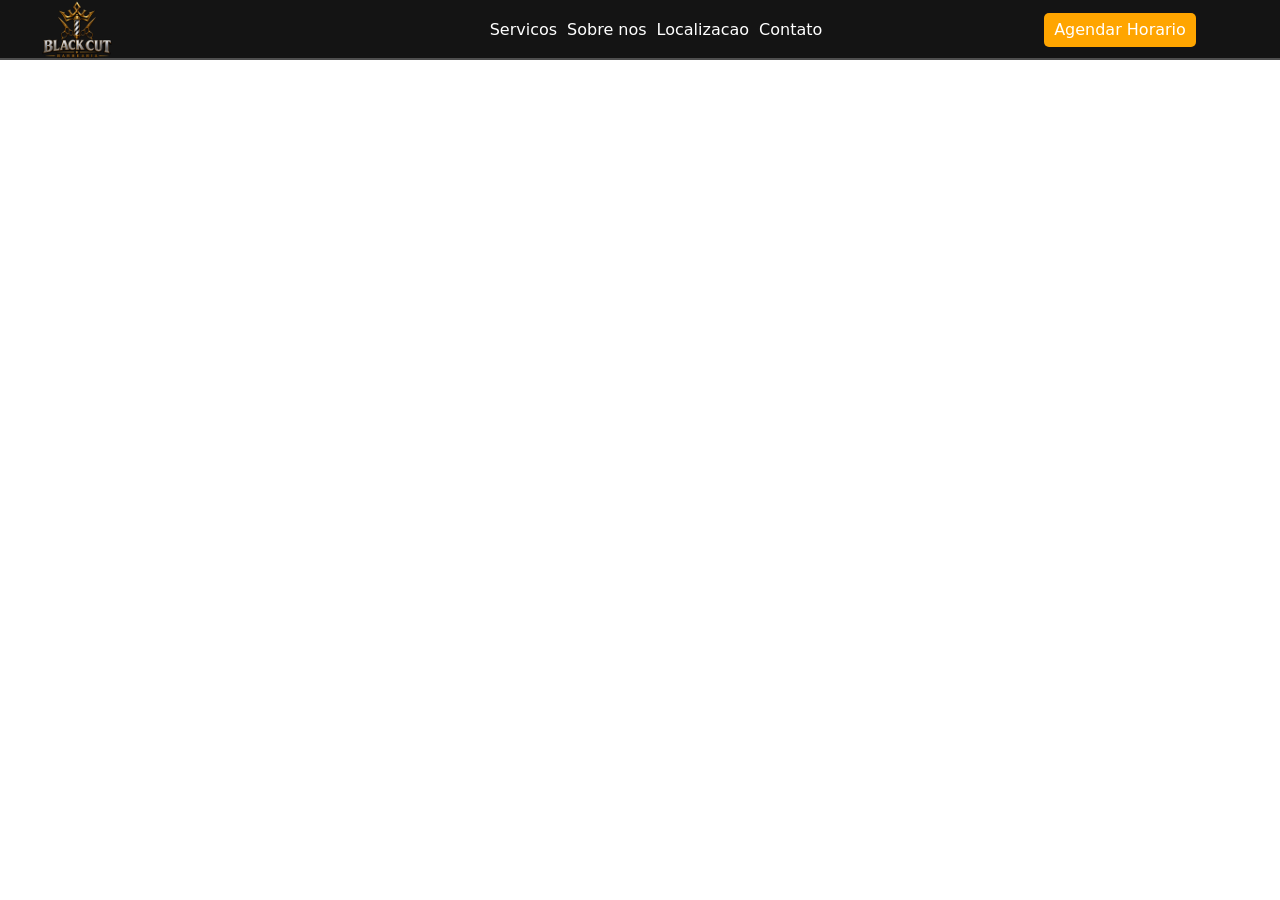
==== html/index.html @ c55abbed "header feito inicial" ====
<!DOCTYPE html>
<html lang="">
  <head>
    <link href="https://cdn.jsdelivr.net/npm/bootstrap@5.3.8/dist/css/bootstrap.min.css" rel="stylesheet">
    <meta charset="utf-8">
    <link rel="stylesheet" href="../css/style.css">
    <title>Black Cut</title>
  </head>
  <body>
    <header class="container-fluid align-items-center">
      <div class="row d-flex align-items-center">
        <div class="col-3">
          <img src="../logo.png" alt="" class="logo_inicio">
        </div>
        <div class="col-6 caixa-links-rapido">
          <ul class="links-rapidios">
            <li><a href="">Servicos</a></li>
            <li><a href="">Sobre nos</a></li>
            <li><a href="">Localizacao</a></li>
            <li><a href="">Contato</a></li>
          </ul>
        </div>
        <div class="col-3 caixa-button-header">
          <button>Agendar Horario</button>
        </div>
      </div>
    </header>
    <main></main>
    <footer></footer>
    <script src="https://cdn.jsdelivr.net/npm/bootstrap@5.3.8/dist/js/bootstrap.bundle.min.js"></script>
  </body>
</html>
---- css/style.css ----
header {
  height: 60px;
  background: #141414;
  border-bottom: 2px solid #4f4f4f;
}
header .logo_inicio {
  width: 130px;
  height: 60px;
  object-fit: contain;
}
header .caixa-links-rapido {
  justify-content: center;
  align-items: center;
  display: flex;
}
header .links-rapidios {
  display: flex;
  margin: 13px;
  gap: 10px;
}
header .links-rapidios li {
  list-style: none;
}
header .links-rapidios li a {
  text-decoration: none;
  color: white;
}

.caixa-button-header {
  display: flex;
  justify-content: center;
}
.caixa-button-header button {
  border: none;
  background: orange;
  color: white;
  border-radius: 5px;
  padding: 5px 10px;
}

* {
  margin: 0;
  padding: 0;
}

/*# sourceMappingURL=style.css.map */
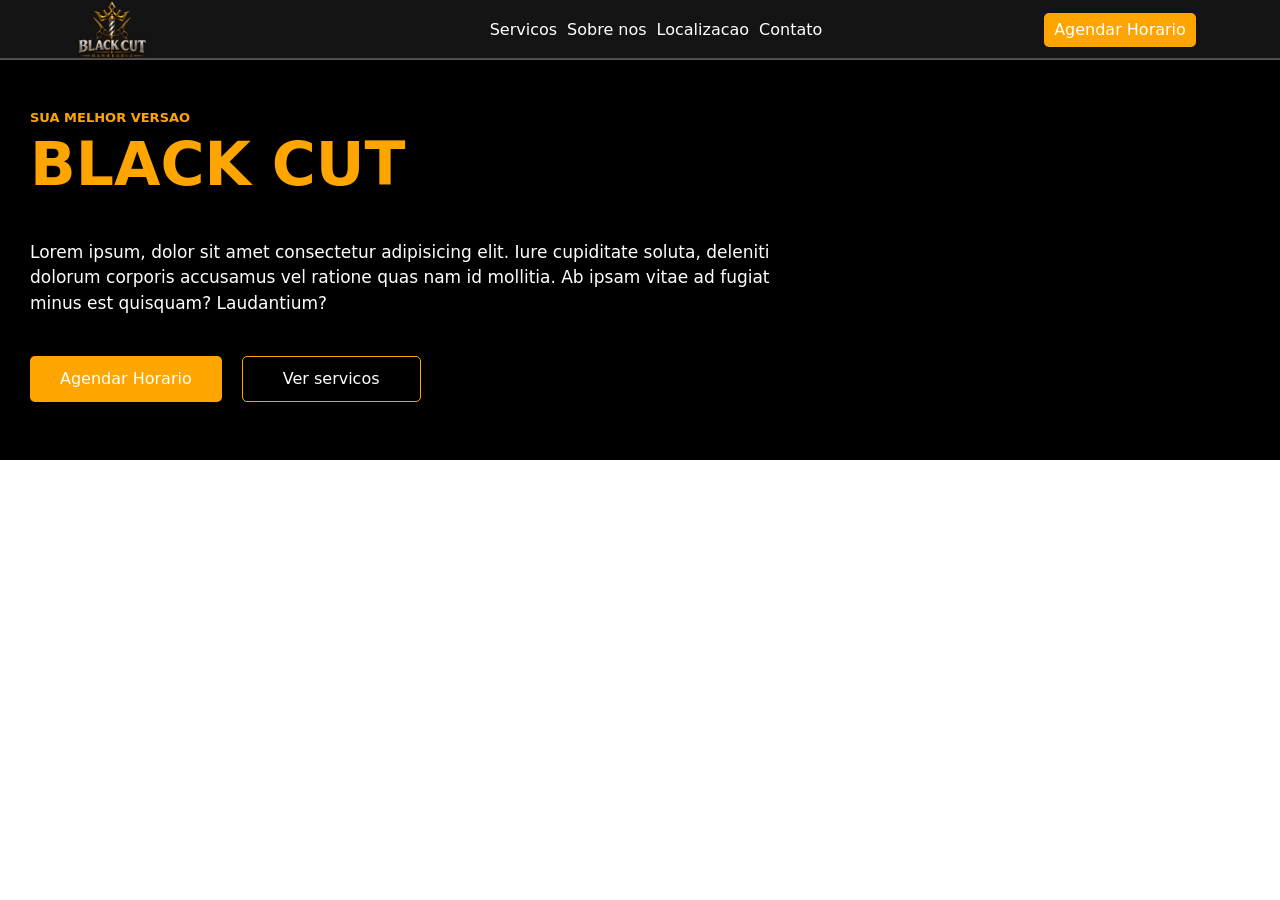
==== commit 11be37cf: "inicio pronto so falta a imagem" ====
--- a/html/index.html
+++ b/html/index.html
@@ -8,7 +8,7 @@
   </head>
   <body>
     <header class="container-fluid align-items-center">
-      <div class="row d-flex align-items-center">
+      <nav class="row d-flex align-items-center">
         <div class="col-3">
           <img src="../logo.png" alt="" class="logo_inicio">
         </div>
@@ -23,9 +23,19 @@
         <div class="col-3 caixa-button-header">
           <button>Agendar Horario</button>
         </div>
-      </div>
+      </nav>
     </header>
-    <main></main>
+    <main>
+      <section class="inicio">
+        <p class="textoMotivacional">SUA MELHOR VERSAO</p>
+        <h1>BLACK CUT</h1>
+        <p>Lorem ipsum, dolor sit amet consectetur adipisicing elit. Iure cupiditate soluta, deleniti dolorum corporis accusamus vel ratione quas nam id mollitia. Ab ipsam vitae ad fugiat minus est quisquam? Laudantium?</p>
+        <div class="d-flex">
+          <button class="buttonInicio1">Agendar Horario</button>
+          <button class="buttonInicio2">Ver servicos</button>
+        </div>
+      </section>
+    </main>
     <footer></footer>
     <script src="https://cdn.jsdelivr.net/npm/bootstrap@5.3.8/dist/js/bootstrap.bundle.min.js"></script>
   </body>
--- a/css/style.css
+++ b/css/style.css
@@ -4,7 +4,7 @@
   border-bottom: 2px solid #4f4f4f;
 }
 header .logo_inicio {
-  width: 130px;
+  width: 200px;
   height: 60px;
   object-fit: contain;
 }
@@ -43,4 +43,49 @@
   padding: 0;
 }
 
+.inicio {
+  display: flex;
+  justify-content: center;
+  flex-direction: column;
+  height: 400px;
+  background: black;
+}
+.inicio .textoMotivacional {
+  margin: 0px 30px;
+  font-size: 13px;
+  font-weight: 800;
+  color: orange;
+}
+.inicio h1 {
+  color: orange;
+  font-weight: 800;
+  font-size: 60px;
+  margin: 10px 30px;
+  margin-top: 0;
+  margin-bottom: 10px;
+}
+.inicio p {
+  width: 60%;
+  color: white;
+  margin: 30px;
+  font-size: 17px;
+}
+.inicio .buttonInicio1 {
+  margin: 10px;
+  margin-left: 30px;
+  padding: 10px 30px;
+  border: none;
+  background: orange;
+  color: white;
+  border-radius: 5px;
+}
+.inicio .buttonInicio2 {
+  margin: 10px;
+  padding: 10px 40px;
+  border: 1px solid orange;
+  background: black;
+  color: white;
+  border-radius: 5px;
+}
+
 /*# sourceMappingURL=style.css.map */
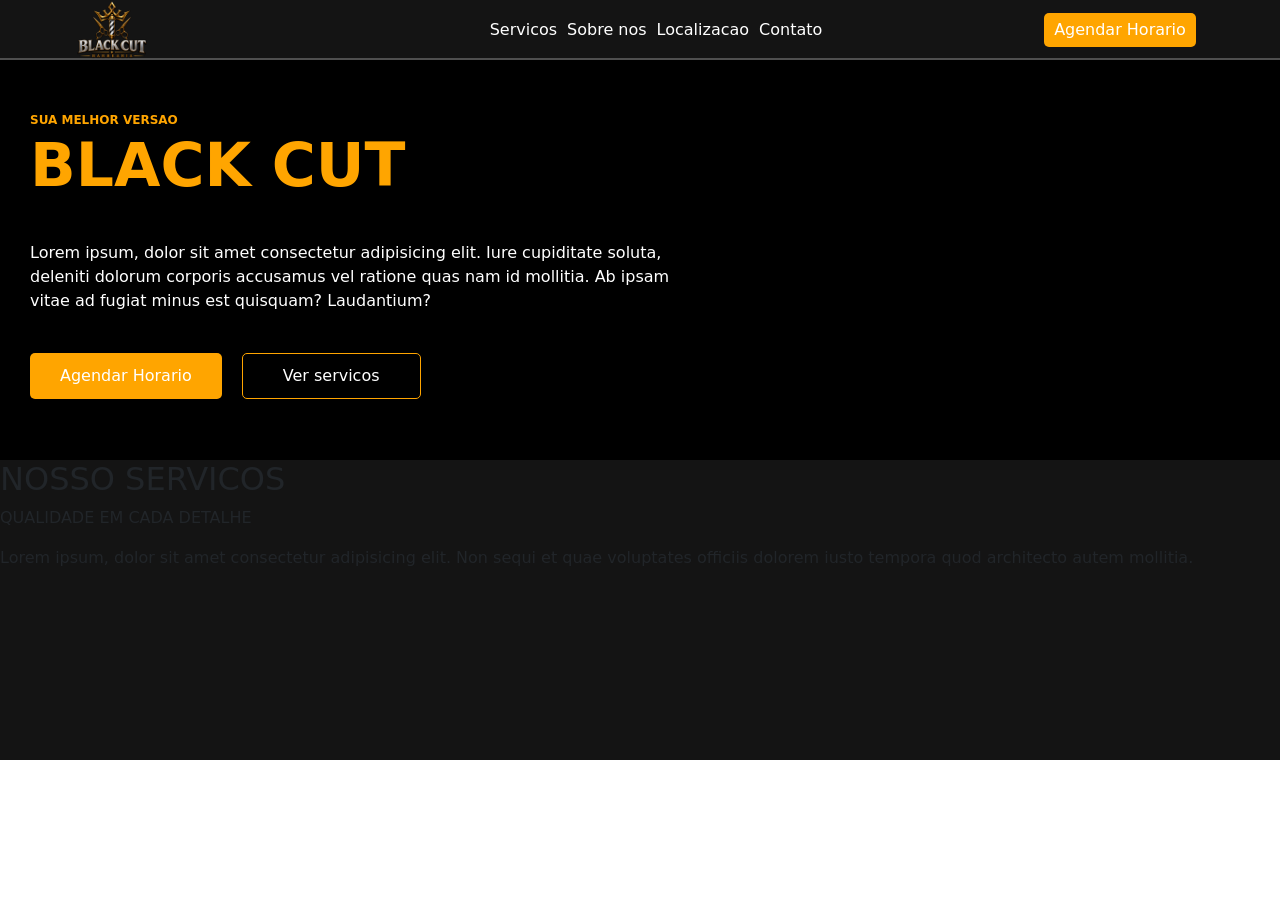
==== commit 2e387755: "inicios dos servcicos" ====
--- a/html/index.html
+++ b/html/index.html
@@ -35,6 +35,14 @@
           <button class="buttonInicio2">Ver servicos</button>
         </div>
       </section>
+      <section class="servicos">
+        <div class="apresentcao-servicos">
+          <h2>NOSSO SERVICOS</h2>
+          <p>QUALIDADE EM CADA DETALHE</p>
+          <p>Lorem ipsum, dolor sit amet consectetur adipisicing elit. Non sequi et quae voluptates officiis dolorem iusto tempora quod architecto autem mollitia.</p>
+        </div>
+        <div class="cards-box-servico"></div>
+      </section>
     </main>
     <footer></footer>
     <script src="https://cdn.jsdelivr.net/npm/bootstrap@5.3.8/dist/js/bootstrap.bundle.min.js"></script>
--- a/css/style.css
+++ b/css/style.css
@@ -52,7 +52,7 @@
 }
 .inicio .textoMotivacional {
   margin: 0px 30px;
-  font-size: 13px;
+  font-size: 12px;
   font-weight: 800;
   color: orange;
 }
@@ -65,10 +65,10 @@
   margin-bottom: 10px;
 }
 .inicio p {
-  width: 60%;
+  width: 50%;
   color: white;
   margin: 30px;
-  font-size: 17px;
+  font-size: 16px;
 }
 .inicio .buttonInicio1 {
   margin: 10px;
@@ -88,4 +88,9 @@
   border-radius: 5px;
 }
 
+.servicos {
+  background: #141414;
+  height: 300px;
+}
+
 /*# sourceMappingURL=style.css.map */
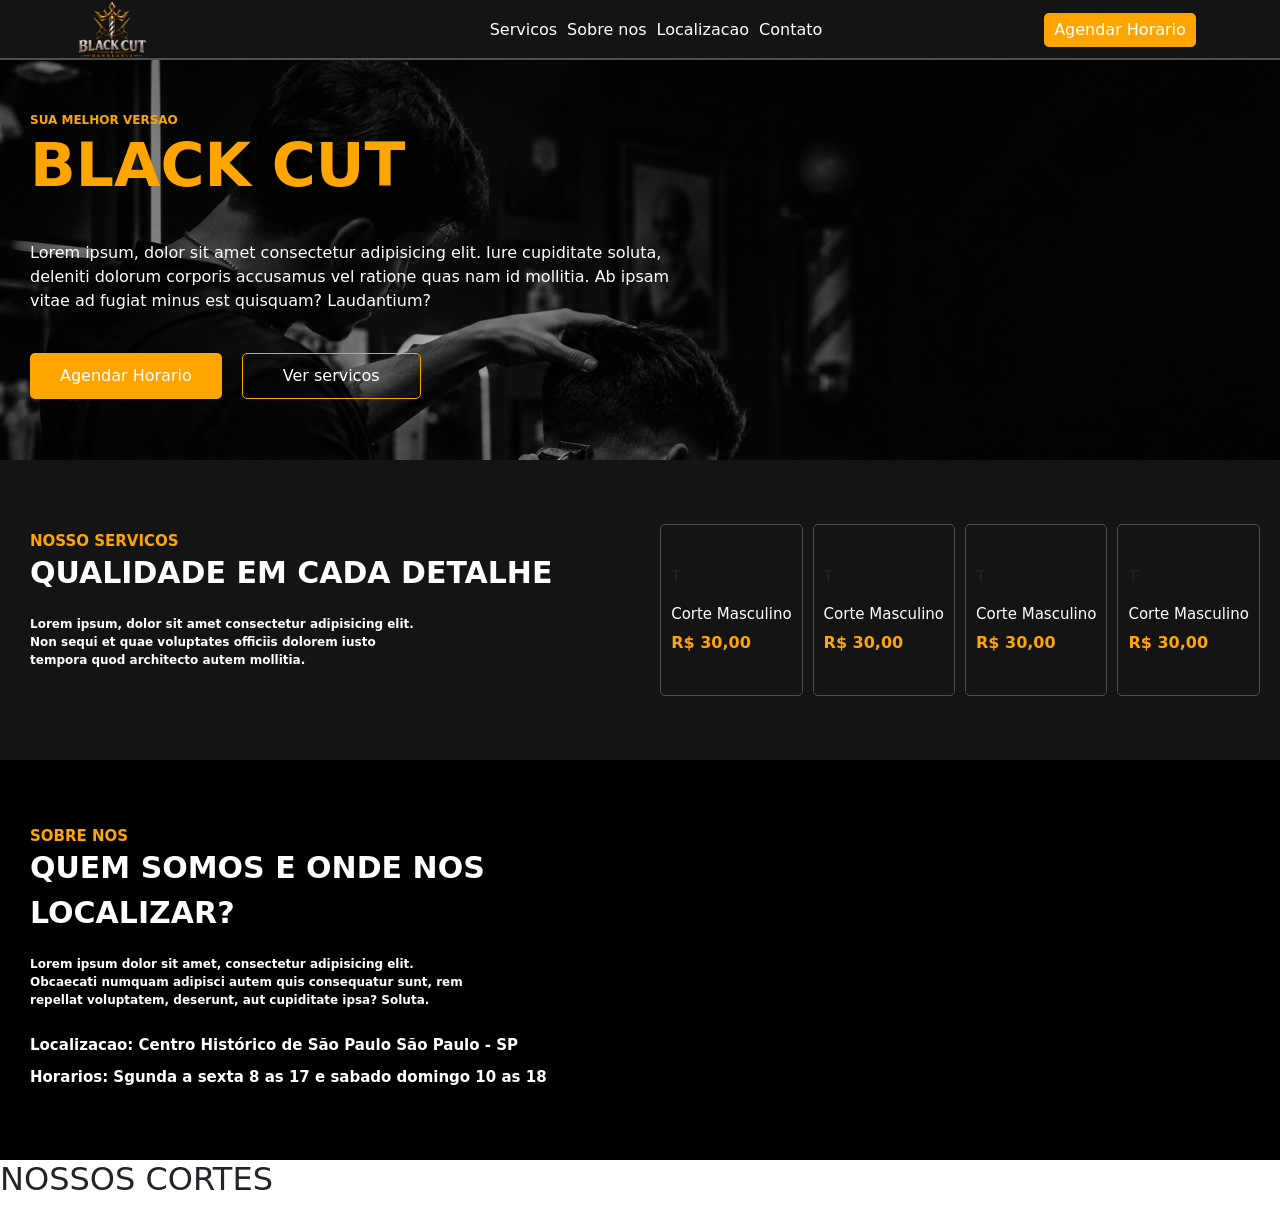
==== commit c8ab4cd2: "parte de sobre nos e finalizao de servicos" ====
--- a/html/index.html
+++ b/html/index.html
@@ -39,9 +39,48 @@
         <div class="apresentcao-servicos">
           <h2>NOSSO SERVICOS</h2>
           <p>QUALIDADE EM CADA DETALHE</p>
-          <p>Lorem ipsum, dolor sit amet consectetur adipisicing elit. Non sequi et quae voluptates officiis dolorem iusto tempora quod architecto autem mollitia.</p>
+          <p class="info-servicos">Lorem ipsum, dolor sit amet consectetur adipisicing elit. Non sequi et quae voluptates officiis dolorem iusto tempora quod architecto autem mollitia.</p>
         </div>
-        <div class="cards-box-servico"></div>
+        <div class="cards-box-servico">
+          <div class="cards-sevicos">
+            <p>T</p>
+            <h3>Corte Masculino</h3>
+            <span>R$ 30,00</span>
+          </div>
+          <div class="cards-sevicos">
+            <p>T</p>
+            <h3>Corte Masculino</h3>
+            <span>R$ 30,00</span>
+          </div>
+          <div class="cards-sevicos">
+            <p>T</p>
+            <h3>Corte Masculino</h3>
+            <span>R$ 30,00</span>
+          </div>
+          <div class="cards-sevicos">
+            <p>T</p>
+            <h3>Corte Masculino</h3>
+            <span>R$ 30,00</span>
+          </div>
+        </div>
+      </section>
+
+      <section class="sobre-loja">
+        <article class="sobre-loja-informacoes">
+          <h2>SOBRE NOS</h2>
+          <p>QUEM SOMOS E ONDE NOS LOCALIZAR?</p>
+          <p class="info-sobre-nos">Lorem ipsum dolor sit amet, consectetur adipisicing elit. Obcaecati numquam adipisci autem quis consequatur sunt, rem repellat voluptatem, deserunt, aut cupiditate ipsa? Soluta.</p>
+          <span>Localizacao: Centro Histórico de São Paulo São Paulo - SP</span>
+          <span>Horarios: Sgunda a sexta 8 as 17 e sabado domingo 10 as 18</span>
+        </article>
+        <article class="mapa-google-maps">
+          <iframe src="https://www.google.com/maps/embed?pb=!1m18!1m12!1m3!1d14630.85049166879!2d-46.6328689!3d-23.542836349999998!2m3!1f0!2f0!3f0!3m2!1i1024!2i768!4f13.1!3m3!1m2!1s0x94ce58560a6c5f29%3A0xeff177e6d6a04b7a!2sCentro%20Hist%C3%B3rico%20de%20S%C3%A3o%20Paulo%2C%20S%C3%A3o%20Paulo%20-%20SP!5e0!3m2!1spt-BR!2sbr!4v1792775860434!5m2!1spt-BR!2sbr" width="600" height="450" style="border:0;" allowfullscreen="" loading="lazy" referrerpolicy="strict-origin-when-cross-origin"></iframe>
+        </article>
+      </section>
+
+      <section class="galeria">
+        <h2>NOSSOS CORTES</h2>
+        
       </section>
     </main>
     <footer></footer>
--- a/css/style.css
+++ b/css/style.css
@@ -48,7 +48,10 @@
   justify-content: center;
   flex-direction: column;
   height: 400px;
-  background: black;
+  background: url(../cortefundo.png);
+  background-size: cover;
+  background-position: top;
+  background-repeat: no-repeat;
 }
 .inicio .textoMotivacional {
   margin: 0px 30px;
@@ -83,7 +86,7 @@
   margin: 10px;
   padding: 10px 40px;
   border: 1px solid orange;
-  background: black;
+  background: none;
   color: white;
   border-radius: 5px;
 }
@@ -91,6 +94,101 @@
 .servicos {
   background: #141414;
   height: 300px;
+  display: flex;
+}
+
+.apresentcao-servicos {
+  width: 50%;
+  display: flex;
+  justify-content: center;
+  flex-direction: column;
+}
+.apresentcao-servicos h2 {
+  font-weight: 800;
+  color: orange;
+  font-size: 15px;
+  margin: 0 30px;
+}
+.apresentcao-servicos p {
+  font-weight: 800;
+  font-size: 30px;
+  margin: 0 30px;
+  color: white;
+}
+.apresentcao-servicos .info-servicos {
+  font-size: 12px;
+  width: 60%;
+  padding: 20px 0;
+}
+
+.cards-box-servico {
+  width: 50%;
+  background: #141414;
+  display: flex;
+  align-items: center;
+  justify-content: center;
+  gap: 10px;
+}
+.cards-box-servico .cards-sevicos {
+  border: 1px solid #4f4f4f;
+  border-radius: 5px;
+  padding: 40px 10px;
+}
+.cards-box-servico .cards-sevicos h3 {
+  font-size: 15px;
+  font-weight: 500;
+  color: white;
+}
+.cards-box-servico .cards-sevicos span {
+  color: orange;
+  font-weight: 700;
+}
+
+.sobre-loja {
+  display: flex;
+  height: 400px;
+  background: black;
+}
+
+.sobre-loja-informacoes {
+  width: 50%;
+  display: flex;
+  justify-content: center;
+  flex-direction: column;
+}
+.sobre-loja-informacoes h2 {
+  font-weight: 800;
+  color: orange;
+  font-size: 15px;
+  margin: 0 30px;
+}
+.sobre-loja-informacoes p {
+  font-weight: 800;
+  font-size: 30px;
+  margin: 0 30px;
+  color: white;
+}
+.sobre-loja-informacoes .info-sobre-nos {
+  font-size: 12px;
+  width: 70%;
+  padding: 20px 0;
+}
+.sobre-loja-informacoes span {
+  font-weight: 800;
+  font-size: 15px;
+  color: white;
+  margin: 5px 30px;
+}
+
+.mapa-google-maps {
+  width: 50%;
+  display: flex;
+  align-items: center;
+  justify-content: center;
+}
+.mapa-google-maps iframe {
+  width: 80%;
+  height: 300px;
 }
 
 /*# sourceMappingURL=style.css.map */
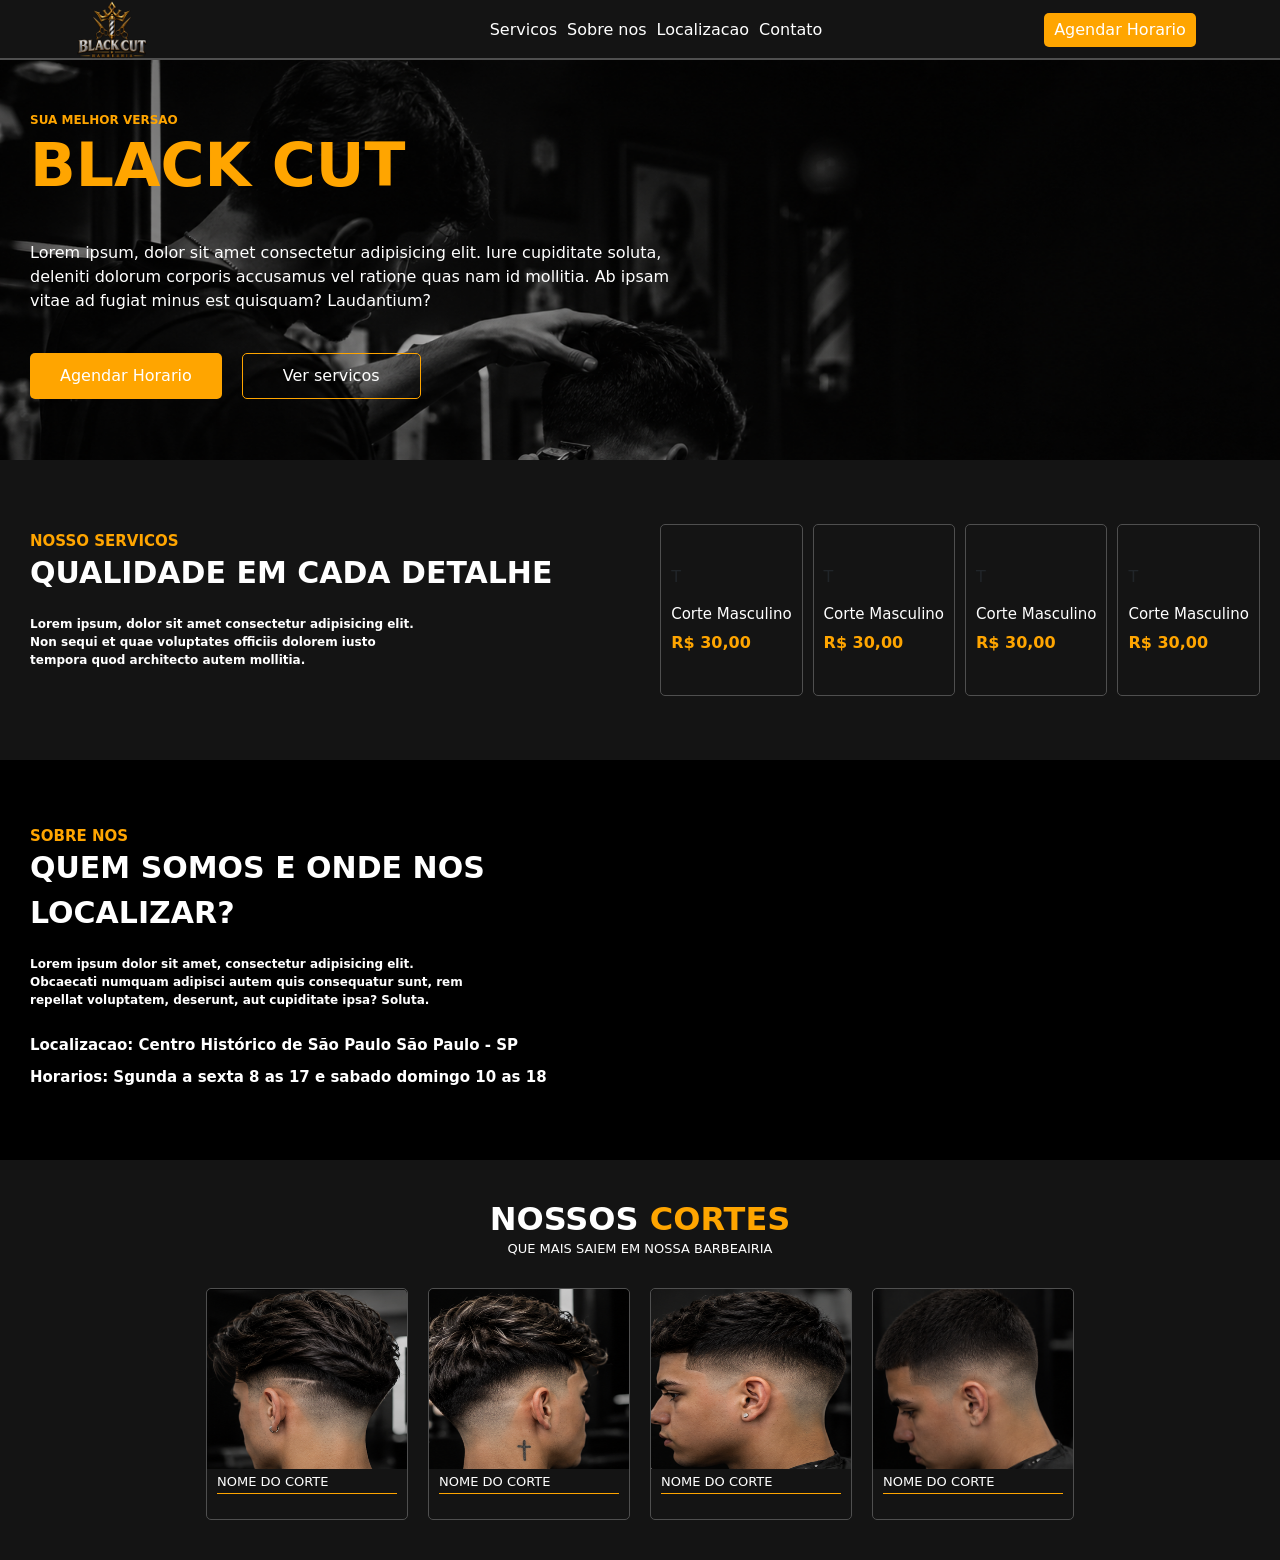
==== commit 5379c5d8: "galeia pronta" ====
--- a/html/index.html
+++ b/html/index.html
@@ -79,8 +79,26 @@
       </section>
 
       <section class="galeria">
-        <h2>NOSSOS CORTES</h2>
-        
+        <h2><strong>NOSSOS</strong> CORTES</h2>
+        <p>QUE MAIS SAIEM EM NOSSA BARBEAIRIA</p>
+        <div class="box-fotos-corte">
+          <div class="cards-fotos-cortes">
+            <img src="../imagens/cortesdecabelo(1).png" alt="">
+            <h4>NOME DO CORTE</h4>
+          </div>
+          <div class="cards-fotos-cortes">
+            <img src="../imagens/cortesdecabelo(2).png" alt="">
+            <h4>NOME DO CORTE</h4>
+          </div>
+          <div class="cards-fotos-cortes">
+            <img src="../imagens/cortesdecabelo(3).png" alt="">
+            <h4>NOME DO CORTE</h4>
+          </div>
+          <div class="cards-fotos-cortes">
+            <img src="../imagens/cortesdecabelo(4).png" alt="">
+            <h4>NOME DO CORTE</h4>
+          </div>
+        </div>
       </section>
     </main>
     <footer></footer>
--- a/css/style.css
+++ b/css/style.css
@@ -191,4 +191,47 @@
   height: 300px;
 }
 
+.galeria {
+  display: flex;
+  align-items: center;
+  justify-content: center;
+  flex-direction: column;
+  height: 400px;
+  background: #141414;
+}
+.galeria h2 {
+  font-weight: 800;
+  color: orange;
+  margin-bottom: 0;
+}
+.galeria h2 strong {
+  color: white;
+}
+.galeria p {
+  color: white;
+  font-size: 13px;
+  margin-bottom: 30px;
+}
+.galeria .box-fotos-corte {
+  display: flex;
+  gap: 20px;
+}
+.galeria .box-fotos-corte .cards-fotos-cortes {
+  border: 1px solid #4f4f4f;
+  border-radius: 5px;
+  padding-bottom: 20px;
+}
+.galeria .box-fotos-corte .cards-fotos-cortes h4 {
+  color: white;
+  font-size: 13px;
+  margin: 5px 10px;
+  padding-bottom: 3px;
+  border-bottom: 1px solid orange;
+}
+.galeria .box-fotos-corte img {
+  width: 200px;
+  height: 180px;
+  border-radius: 5px 5px 0 0;
+}
+
 /*# sourceMappingURL=style.css.map */
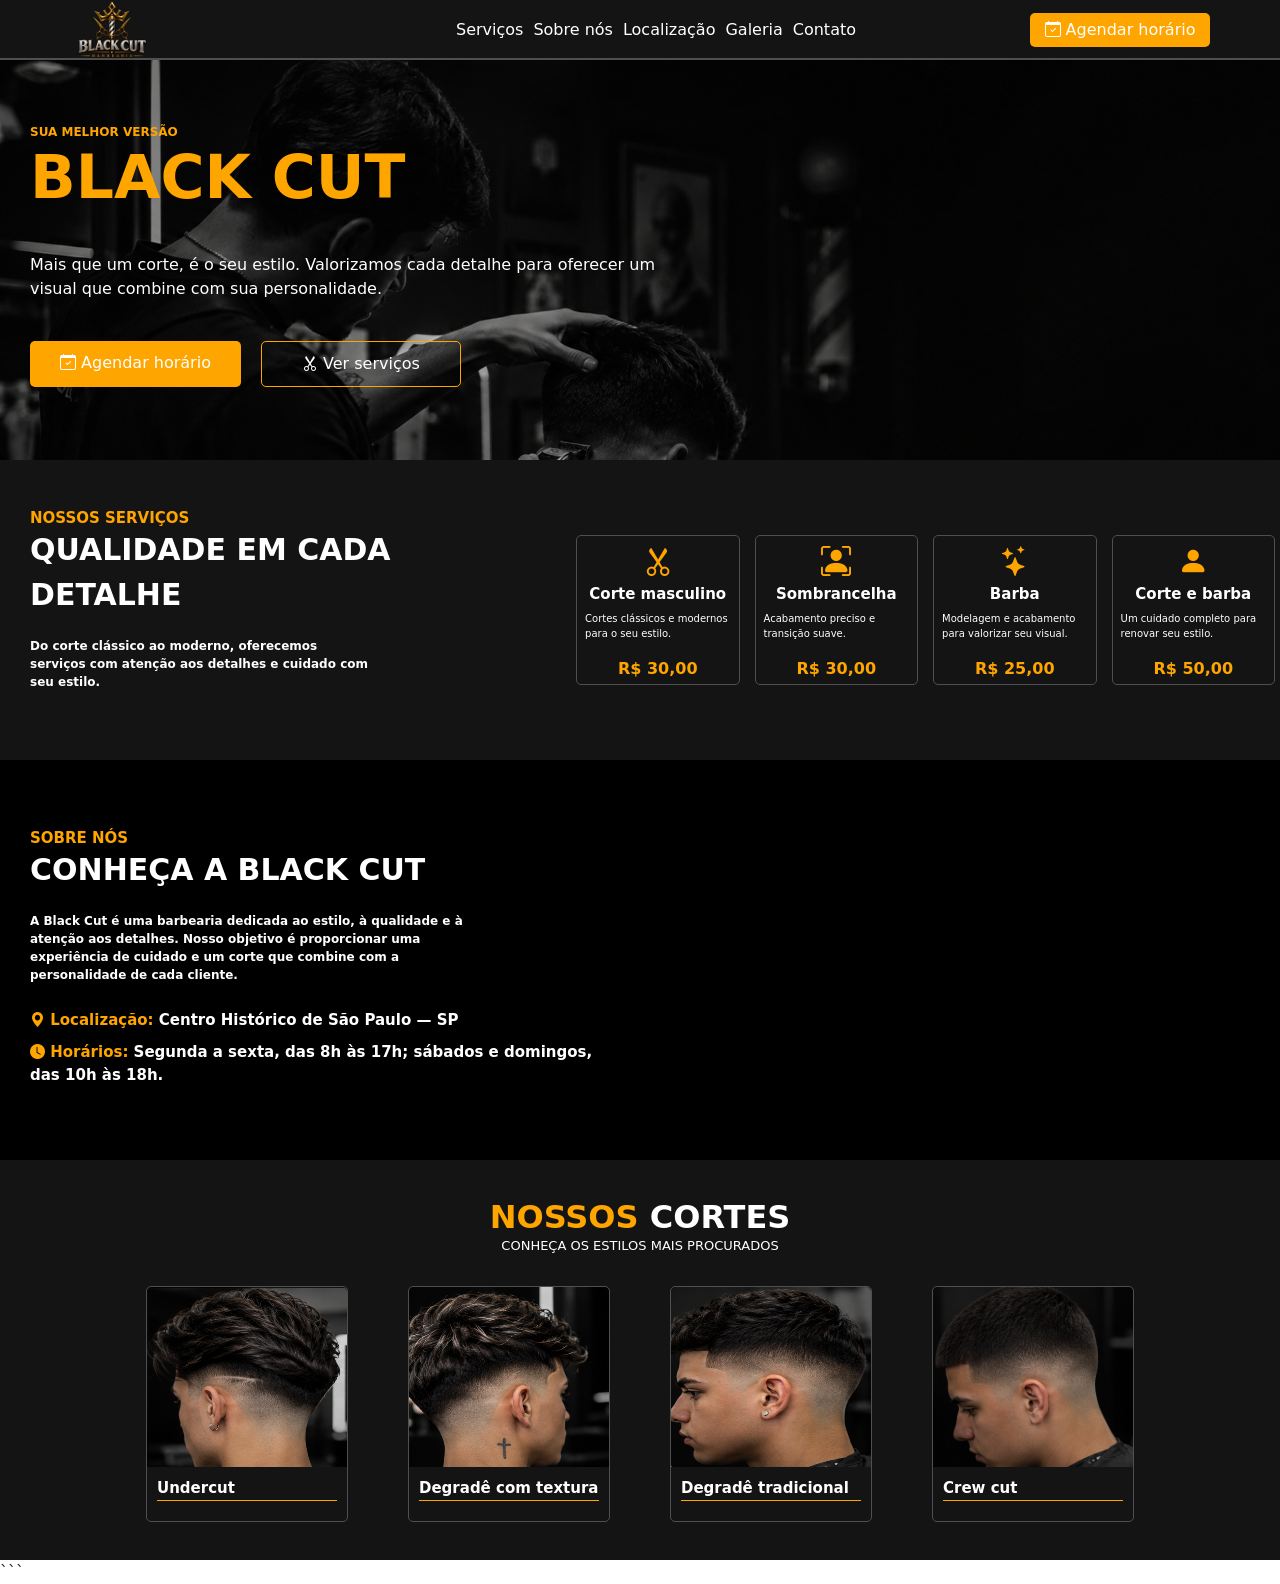
==== commit d64865b6: "alteracoes pagina inteira com novos icons e tals" ====
--- a/html/index.html
+++ b/html/index.html
@@ -1,107 +1,227 @@
 <!DOCTYPE html>
-<html lang="">
-  <head>
-    <link href="https://cdn.jsdelivr.net/npm/bootstrap@5.3.8/dist/css/bootstrap.min.css" rel="stylesheet">
-    <meta charset="utf-8">
-    <link rel="stylesheet" href="../css/style.css">
-    <title>Black Cut</title>
-  </head>
-  <body>
-    <header class="container-fluid align-items-center">
-      <nav class="row d-flex align-items-center">
-        <div class="col-3">
-          <img src="../logo.png" alt="" class="logo_inicio">
-        </div>
-        <div class="col-6 caixa-links-rapido">
-          <ul class="links-rapidios">
-            <li><a href="">Servicos</a></li>
-            <li><a href="">Sobre nos</a></li>
-            <li><a href="">Localizacao</a></li>
-            <li><a href="">Contato</a></li>
-          </ul>
-        </div>
-        <div class="col-3 caixa-button-header">
-          <button>Agendar Horario</button>
-        </div>
-      </nav>
-    </header>
-    <main>
-      <section class="inicio">
-        <p class="textoMotivacional">SUA MELHOR VERSAO</p>
-        <h1>BLACK CUT</h1>
-        <p>Lorem ipsum, dolor sit amet consectetur adipisicing elit. Iure cupiditate soluta, deleniti dolorum corporis accusamus vel ratione quas nam id mollitia. Ab ipsam vitae ad fugiat minus est quisquam? Laudantium?</p>
-        <div class="d-flex">
-          <button class="buttonInicio1">Agendar Horario</button>
-          <button class="buttonInicio2">Ver servicos</button>
-        </div>
-      </section>
-      <section class="servicos">
-        <div class="apresentcao-servicos">
-          <h2>NOSSO SERVICOS</h2>
-          <p>QUALIDADE EM CADA DETALHE</p>
-          <p class="info-servicos">Lorem ipsum, dolor sit amet consectetur adipisicing elit. Non sequi et quae voluptates officiis dolorem iusto tempora quod architecto autem mollitia.</p>
-        </div>
-        <div class="cards-box-servico">
-          <div class="cards-sevicos">
-            <p>T</p>
-            <h3>Corte Masculino</h3>
-            <span>R$ 30,00</span>
-          </div>
-          <div class="cards-sevicos">
-            <p>T</p>
-            <h3>Corte Masculino</h3>
-            <span>R$ 30,00</span>
-          </div>
-          <div class="cards-sevicos">
-            <p>T</p>
-            <h3>Corte Masculino</h3>
-            <span>R$ 30,00</span>
-          </div>
-          <div class="cards-sevicos">
-            <p>T</p>
-            <h3>Corte Masculino</h3>
-            <span>R$ 30,00</span>
-          </div>
-        </div>
-      </section>
-
-      <section class="sobre-loja">
-        <article class="sobre-loja-informacoes">
-          <h2>SOBRE NOS</h2>
-          <p>QUEM SOMOS E ONDE NOS LOCALIZAR?</p>
-          <p class="info-sobre-nos">Lorem ipsum dolor sit amet, consectetur adipisicing elit. Obcaecati numquam adipisci autem quis consequatur sunt, rem repellat voluptatem, deserunt, aut cupiditate ipsa? Soluta.</p>
-          <span>Localizacao: Centro Histórico de São Paulo São Paulo - SP</span>
-          <span>Horarios: Sgunda a sexta 8 as 17 e sabado domingo 10 as 18</span>
-        </article>
-        <article class="mapa-google-maps">
-          <iframe src="https://www.google.com/maps/embed?pb=!1m18!1m12!1m3!1d14630.85049166879!2d-46.6328689!3d-23.542836349999998!2m3!1f0!2f0!3f0!3m2!1i1024!2i768!4f13.1!3m3!1m2!1s0x94ce58560a6c5f29%3A0xeff177e6d6a04b7a!2sCentro%20Hist%C3%B3rico%20de%20S%C3%A3o%20Paulo%2C%20S%C3%A3o%20Paulo%20-%20SP!5e0!3m2!1spt-BR!2sbr!4v1792775860434!5m2!1spt-BR!2sbr" width="600" height="450" style="border:0;" allowfullscreen="" loading="lazy" referrerpolicy="strict-origin-when-cross-origin"></iframe>
-        </article>
-      </section>
-
-      <section class="galeria">
-        <h2><strong>NOSSOS</strong> CORTES</h2>
-        <p>QUE MAIS SAIEM EM NOSSA BARBEAIRIA</p>
-        <div class="box-fotos-corte">
-          <div class="cards-fotos-cortes">
-            <img src="../imagens/cortesdecabelo(1).png" alt="">
-            <h4>NOME DO CORTE</h4>
-          </div>
-          <div class="cards-fotos-cortes">
-            <img src="../imagens/cortesdecabelo(2).png" alt="">
-            <h4>NOME DO CORTE</h4>
-          </div>
-          <div class="cards-fotos-cortes">
-            <img src="../imagens/cortesdecabelo(3).png" alt="">
-            <h4>NOME DO CORTE</h4>
-          </div>
-          <div class="cards-fotos-cortes">
-            <img src="../imagens/cortesdecabelo(4).png" alt="">
-            <h4>NOME DO CORTE</h4>
-          </div>
-        </div>
-      </section>
-    </main>
-    <footer></footer>
-    <script src="https://cdn.jsdelivr.net/npm/bootstrap@5.3.8/dist/js/bootstrap.bundle.min.js"></script>
-  </body>
+<html lang="pt-BR">
+<head>
+  <meta charset="UTF-8">
+  <meta name="viewport" content="width=device-width, initial-scale=1.0">
+
+  <link
+    href="https://cdn.jsdelivr.net/npm/bootstrap@5.3.8/dist/css/bootstrap.min.css"
+    rel="stylesheet"
+  >
+
+  <!-- Bootstrap Icons -->
+  <link
+    rel="stylesheet"
+    href="https://cdn.jsdelivr.net/npm/bootstrap-icons@1.13.1/font/bootstrap-icons.min.css"
+  >
+
+  <link rel="stylesheet" href="../css/style.css">
+  <title>Black Cut | Barbearia</title>
+</head>
+
+<body>
+
+  <header class="container-fluid align-items-center">
+    <nav class="row d-flex align-items-center">
+
+      <div class="col-3">
+        <a href="#inicio" aria-label="Página inicial">
+          <img
+            src="../logo.png"
+            alt="Logo da Black Cut"
+            class="logo_inicio"
+          >
+        </a>
+      </div>
+
+      <div class="col-6 caixa-links-rapido">
+        <ul class="links-rapidios">
+          <li><a href="#servicos">Serviços</a></li>
+          <li><a href="#sobre">Sobre nós</a></li>
+          <li><a href="#localizacao">Localização</a></li>
+          <li><a href="#galeria">Galeria</a></li>
+          <li><a href="#sobre">Contato</a></li>
+        </ul>
+      </div>
+
+      <div class="col-3 caixa-button-header">
+        <a href="#localizacao" class="button-agendar">
+          <i class="bi bi-calendar-check" aria-hidden="true"></i>
+          Agendar horário
+        </a>
+      </div>
+
+    </nav>
+  </header>
+
+  <main>
+
+    <!-- INÍCIO -->
+    <section class="inicio" id="inicio">
+      <p class="textoMotivacional">SUA MELHOR VERSÃO</p>
+
+      <h1>BLACK CUT</h1>
+
+      <p>
+        Mais que um corte, é o seu estilo.
+        Valorizamos cada detalhe para oferecer um visual
+        que combine com sua personalidade.
+      </p>
+
+      <div class="d-flex">
+        <a href="#localizacao" class="buttonInicio1">
+          <i class="bi bi-calendar-check" aria-hidden="true"></i>
+          Agendar horário
+        </a>
+
+        <a href="#servicos" class="buttonInicio2">
+          <i class="bi bi-scissors" aria-hidden="true"></i>
+          Ver serviços
+        </a>
+      </div>
+    </section>
+
+    <!-- SERVIÇOS -->
+    <section class="servicos" id="servicos">
+
+      <div class="apresentcao-servicos">
+        <h2>NOSSOS SERVIÇOS</h2>
+        <p>QUALIDADE EM CADA DETALHE</p>
+
+        <p class="info-servicos">
+          Do corte clássico ao moderno, oferecemos serviços
+          com atenção aos detalhes e cuidado com seu estilo.
+        </p>
+      </div>
+
+      <div class="cards-box-servico">
+
+        <div class="cards-sevicos">
+          <i class="bi bi-scissors" aria-hidden="true"></i>
+          <h3>Corte masculino</h3>
+          <p>Cortes clássicos e modernos para o seu estilo.</p>
+          <span>R$ 30,00</span>
+        </div>
+
+        <div class="cards-sevicos">
+          <i class="bi bi-person-bounding-box" aria-hidden="true"></i>
+          <h3>Sombrancelha</h3>
+          <p>Acabamento preciso e transição suave.</p>
+          <span>R$ 30,00</span>
+        </div>
+
+        <div class="cards-sevicos">
+          <i class="bi bi-stars" aria-hidden="true"></i>
+          <h3>Barba</h3>
+          <p>Modelagem e acabamento para valorizar seu visual.</p>
+          <span>R$ 25,00</span>
+        </div>
+
+        <div class="cards-sevicos">
+          <i class="bi bi-person-fill" aria-hidden="true"></i>
+          <h3>Corte e barba</h3>
+          <p>Um cuidado completo para renovar seu estilo.</p>
+          <span>R$ 50,00</span>
+        </div>
+
+      </div>
+    </section>
+
+    <!-- SOBRE E LOCALIZAÇÃO -->
+    <section class="sobre-loja" id="sobre">
+
+      <article class="sobre-loja-informacoes">
+        <h2>SOBRE NÓS</h2>
+        <p>CONHEÇA A BLACK CUT</p>
+
+        <p class="info-sobre-nos">
+          A Black Cut é uma barbearia dedicada ao estilo,
+          à qualidade e à atenção aos detalhes. Nosso objetivo
+          é proporcionar uma experiência de cuidado e um corte
+          que combine com a personalidade de cada cliente.
+        </p>
+
+        <p id="localizacao" class="info-horarios-localizacao">
+          <i class="bi bi-geo-alt-fill" aria-hidden="true"></i>
+          <strong>Localização:</strong>
+          Centro Histórico de São Paulo — SP
+        </p>
+
+        <p class="info-horarios-localizacao">
+          <i class="bi bi-clock-fill" aria-hidden="true"></i>
+          <strong>Horários:</strong>
+          Segunda a sexta, das 8h às 17h;
+          sábados e domingos, das 10h às 18h.
+        </p>
+      </article>
+
+      <article class="mapa-google-maps">
+        <iframe
+          src="https://www.google.com/maps/embed?pb=!1m18!1m12!1m3!1d14630.85049166879!2d-46.6328689!3d-23.542836349999998!2m3!1f0!2f0!3f0!3m2!1i1024!2i768!4f13.1!3m3!1m2!1s0x94ce58560a6c5f29%3A0xeff177e6d6a04b7a!2sCentro%20Hist%C3%B3rico%20de%20S%C3%A3o%20Paulo%2C%20S%C3%A3o%20Paulo%20-%20SP!5e0!3m2!1spt-BR!2sbr!4v1792775860434!5m2!1spt-BR!2sbr"
+          title="Mapa do Centro Histórico de São Paulo"
+          style="border: 0;"
+          allowfullscreen
+          loading="lazy"
+          referrerpolicy="strict-origin-when-cross-origin"
+        ></iframe>
+      </article>
+
+    </section>
+
+    <!-- GALERIA -->
+    <section class="galeria" id="galeria">
+
+      <h2>NOSSOS <strong>CORTES</strong></h2>
+
+      <p>CONHEÇA OS ESTILOS MAIS PROCURADOS</p>
+
+      <div class="box-fotos-corte">
+
+        <div class="cards-fotos-cortes">
+          <img
+            src="../imagens/cortesdecabelo(1).png"
+            alt="Corte de cabelo estilo undercut"
+            loading="lazy"
+          >
+          <h3>Undercut</h3>
+        </div>
+
+        <div class="cards-fotos-cortes">
+          <img
+            src="../imagens/cortesdecabelo(2).png"
+            alt="Corte degradê com textura"
+            loading="lazy"
+          >
+          <h3>Degradê com textura</h3>
+        </div>
+
+        <div class="cards-fotos-cortes">
+          <img
+            src="../imagens/cortesdecabelo(3).png"
+            alt="Corte degradê tradicional"
+            loading="lazy"
+          >
+          <h3>Degradê tradicional</h3>
+        </div>
+
+        <div class="cards-fotos-cortes">
+          <img
+            src="../imagens/cortesdecabelo(4).png"
+            alt="Corte de cabelo crew cut"
+            loading="lazy"
+          >
+          <h3>Crew cut</h3>
+        </div>
+
+      </div>
+    </section>
+
+  </main>
+
+  <footer></footer>
+
+  <script src="https://cdn.jsdelivr.net/npm/bootstrap@5.3.8/dist/js/bootstrap.bundle.min.js"></script>
+
+</body>
 </html>
+```
--- a/css/style.css
+++ b/css/style.css
@@ -30,12 +30,13 @@
   display: flex;
   justify-content: center;
 }
-.caixa-button-header button {
+.caixa-button-header a {
   border: none;
   background: orange;
   color: white;
   border-radius: 5px;
-  padding: 5px 10px;
+  padding: 5px 15px;
+  text-decoration: none;
 }
 
 * {
@@ -80,6 +81,7 @@
   border: none;
   background: orange;
   color: white;
+  text-decoration: none;
   border-radius: 5px;
 }
 .inicio .buttonInicio2 {
@@ -89,6 +91,7 @@
   background: none;
   color: white;
   border-radius: 5px;
+  text-decoration: none;
 }
 
 .servicos {
@@ -98,7 +101,7 @@
 }
 
 .apresentcao-servicos {
-  width: 50%;
+  width: 45%;
   display: flex;
   justify-content: center;
   flex-direction: column;
@@ -122,7 +125,7 @@
 }
 
 .cards-box-servico {
-  width: 50%;
+  width: 55%;
   background: #141414;
   display: flex;
   align-items: center;
@@ -132,12 +135,27 @@
 .cards-box-servico .cards-sevicos {
   border: 1px solid #4f4f4f;
   border-radius: 5px;
-  padding: 40px 10px;
+  display: flex;
+  align-items: center;
+  justify-content: center;
+  flex-direction: column;
+  height: 150px;
+  width: 25%;
+  margin-right: 5px;
+}
+.cards-box-servico .cards-sevicos i {
+  color: orange;
+  font-size: 30px;
 }
 .cards-box-servico .cards-sevicos h3 {
   font-size: 15px;
-  font-weight: 500;
-  color: white;
+  font-weight: 800;
+  color: white;
+}
+.cards-box-servico .cards-sevicos p {
+  color: white;
+  font-size: 10px;
+  width: 90%;
 }
 .cards-box-servico .cards-sevicos span {
   color: orange;
@@ -173,11 +191,17 @@
   width: 70%;
   padding: 20px 0;
 }
-.sobre-loja-informacoes span {
-  font-weight: 800;
+.sobre-loja-informacoes .info-horarios-localizacao {
+  font-weight: 600;
   font-size: 15px;
   color: white;
   margin: 5px 30px;
+}
+.sobre-loja-informacoes .info-horarios-localizacao i {
+  color: orange;
+}
+.sobre-loja-informacoes .info-horarios-localizacao strong {
+  color: orange;
 }
 
 .mapa-google-maps {
@@ -214,18 +238,20 @@
 }
 .galeria .box-fotos-corte {
   display: flex;
-  gap: 20px;
+  gap: 60px;
 }
 .galeria .box-fotos-corte .cards-fotos-cortes {
   border: 1px solid #4f4f4f;
   border-radius: 5px;
   padding-bottom: 20px;
 }
-.galeria .box-fotos-corte .cards-fotos-cortes h4 {
-  color: white;
-  font-size: 13px;
-  margin: 5px 10px;
+.galeria .box-fotos-corte .cards-fotos-cortes h3 {
+  color: white;
+  font-size: 15px;
+  padding-top: 12px;
+  margin: 0px 10px;
   padding-bottom: 3px;
+  font-weight: 700;
   border-bottom: 1px solid orange;
 }
 .galeria .box-fotos-corte img {
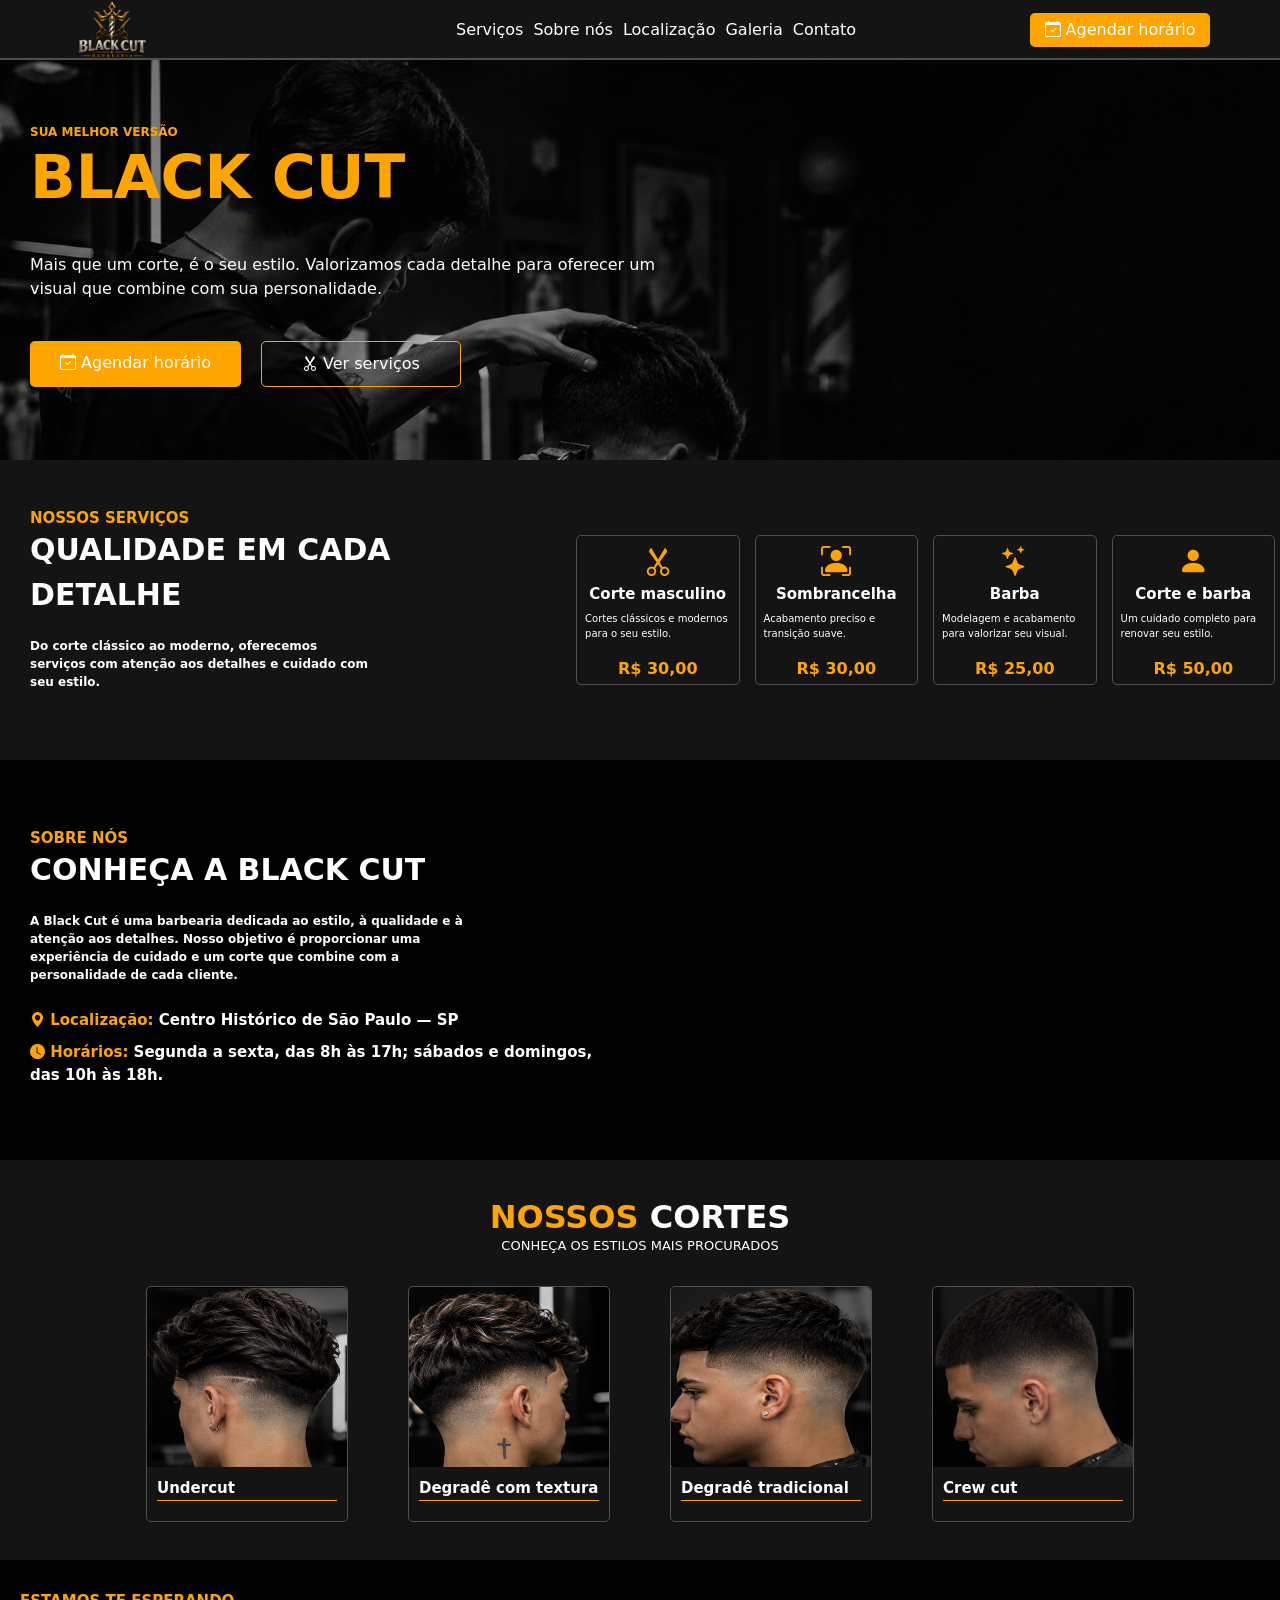
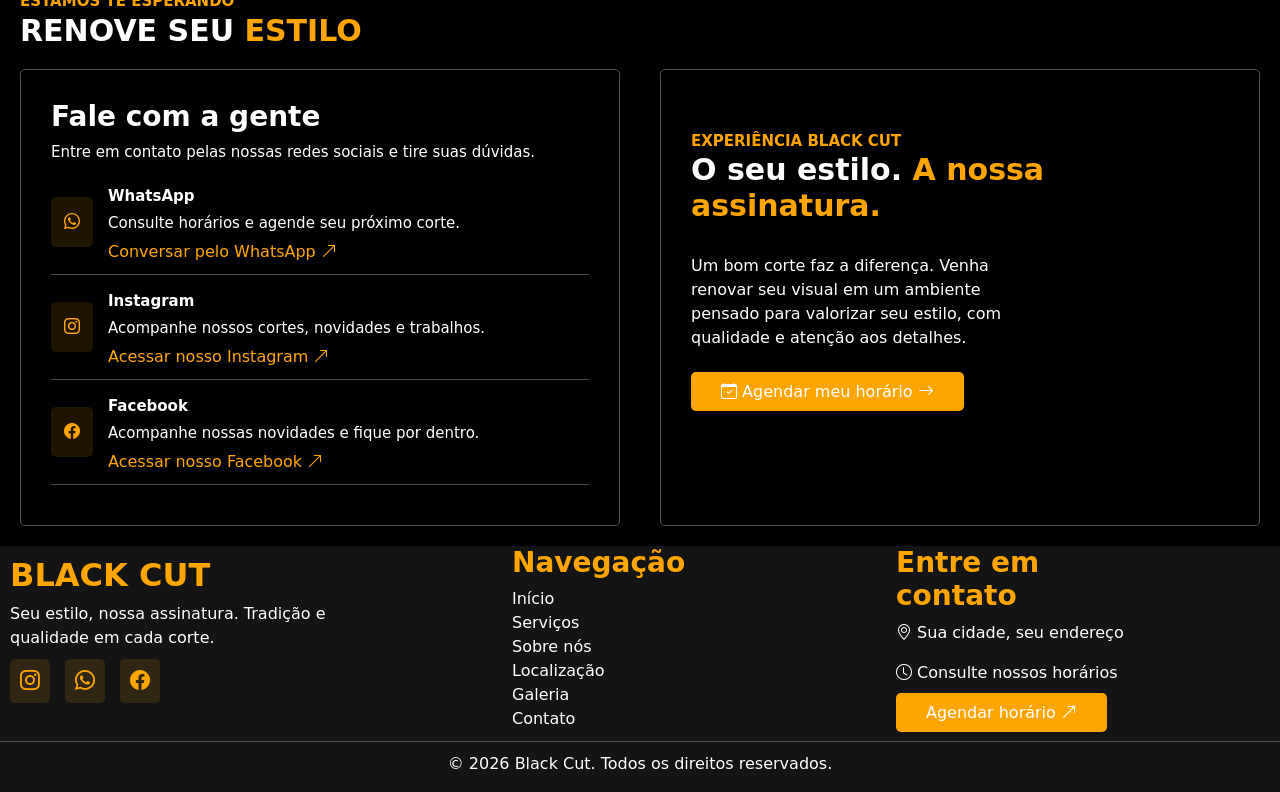
==== commit 524e69ac: "chat feito, so falta a responsividade" ====
--- a/html/index.html
+++ b/html/index.html
@@ -38,14 +38,14 @@
         <ul class="links-rapidios">
           <li><a href="#servicos">Serviços</a></li>
           <li><a href="#sobre">Sobre nós</a></li>
-          <li><a href="#localizacao">Localização</a></li>
+          <li><a href="#sobre">Localização</a></li>
           <li><a href="#galeria">Galeria</a></li>
-          <li><a href="#sobre">Contato</a></li>
+          <li><a href="#contato">Contato</a></li>
         </ul>
       </div>
 
       <div class="col-3 caixa-button-header">
-        <a href="#localizacao" class="button-agendar">
+        <a href="#contato" class="button-agendar">
           <i class="bi bi-calendar-check" aria-hidden="true"></i>
           Agendar horário
         </a>
@@ -69,7 +69,7 @@
       </p>
 
       <div class="d-flex">
-        <a href="#localizacao" class="buttonInicio1">
+        <a href="#contato" class="buttonInicio1">
           <i class="bi bi-calendar-check" aria-hidden="true"></i>
           Agendar horário
         </a>
@@ -212,16 +212,152 @@
           >
           <h3>Crew cut</h3>
         </div>
-
       </div>
     </section>
 
+<section class="contato" id="contato">
+
+  <p class="subtitulo-contato">ESTAMOS TE ESPERANDO</p>
+
+  <h2>RENOVE SEU <strong>ESTILO</strong></h2>
+
+  <div class="d-flex">
+  <div class="box-contado-rede-sociais">
+
+    <h3>Fale com a gente</h3>
+    <p>Entre em contato pelas nossas redes sociais e tire suas dúvidas.</p>
+
+    <div class="box-rede-sociais">
+      <div class="icon-rede-social">
+        <i class="bi bi-whatsapp" aria-hidden="true"></i>
+      </div>
+
+      <div class="info-rede-social">
+        <p class="nome-rede-social">WhatsApp</p>
+        <p>Consulte horários e agende seu próximo corte.</p>
+        <a href="https://wa.me/5511999999999" target="_blank">Conversar pelo WhatsApp <i class="bi bi-arrow-up-right"></i></a>
+      </div>
+    </div>
+
+    <div class="box-rede-sociais">
+      <div class="icon-rede-social">
+        <i class="bi bi-instagram" aria-hidden="true"></i>
+      </div>
+
+      <div class="info-rede-social">
+        <p class="nome-rede-social">Instagram</p>
+        <p>Acompanhe nossos cortes, novidades e trabalhos.</p>
+        <a href="https://www.instagram.com/USUARIO/" target="_blank">Acessar nosso Instagram <i class="bi bi-arrow-up-right"></i></a>
+      </div>
+    </div>
+
+    <div class="box-rede-sociais">
+      <div class="icon-rede-social">
+        <i class="bi bi-facebook" aria-hidden="true"></i>
+      </div>
+
+      <div class="info-rede-social">
+        <p class="nome-rede-social">Facebook</p>
+        <p>Acompanhe nossas novidades e fique por dentro.</p>
+        <a href="https://www.facebook.com/USUARIO/" target="_blank">Acessar nosso Facebook <i class="bi bi-arrow-up-right"></i></a>
+      </div>
+    </div>
+
+  </div>
+
+  <div class="agendamento-direto">
+    <p class="subtitulo-contato">EXPERIÊNCIA BLACK CUT</p>
+
+    <h3>O seu estilo. <strong>A nossa assinatura.</strong></h3>
+
+    <p>
+      Um bom corte faz a diferença. Venha renovar seu visual
+      em um ambiente pensado para valorizar seu estilo,
+      com qualidade e atenção aos detalhes.
+    </p>
+
+    <a href="https://wa.me/5511999999999?text=Ol%C3%A1%21%20Gostaria%20de%20agendar%20um%20corte."
+  target="_blank"
+  rel="noopener noreferrer">
+      <i class="bi bi-calendar-check" aria-hidden="true"></i>
+      Agendar meu horário
+      <i class="bi bi-arrow-right" aria-hidden="true"></i>
+    </a>
+  </div>
+</div>
+
+</section>
+
   </main>
 
-  <footer></footer>
+<footer>
+  <div class="footer-conteudo">
+
+    <!-- Identidade da barbearia -->
+    <div class="footer-marca">
+      <h2>BLACK CUT</h2>
+      <p>
+        Seu estilo, nossa assinatura.
+        Tradição e qualidade em cada corte.
+      </p>
+
+      <div class="footer-redes">
+        <a  href="https://www.instagram.com/USUARIO/" target="_blank" aria-label="Instagram">
+          <i class="bi bi-instagram"></i>
+        </a>
+
+        <a href="https://wa.me/5511999999999" target="_blank"aria-label="WhatsApp">
+          <i class="bi bi-whatsapp"></i>
+        </a>
+
+        <a href="https://www.facebook.com/USUARIO/" target="_blank" aria-label="Facebook">
+          <i class="bi bi-facebook"></i>
+        </a>
+      </div>
+    </div>
+
+    <!-- Navegação -->
+    <div class="footer-links">
+      <h3>Navegação</h3>
+      <a href="#inicio">Início</a>
+      <a href="#servicos">Serviços</a>
+      <a href="#sobre">Sobre nós</a>
+      <a href="#localizacao">Localização</a>
+      <a href="#galeria">Galeria</a>
+      <a href="#contato">Contato</a>
+    </div>
+
+    <!-- Contato -->
+    <div class="footer-contato">
+      <h3>Entre em contato</h3>
+
+      <p>
+        <i class="bi bi-geo-alt"></i>
+        Sua cidade, seu endereço
+      </p>
+
+      <p>
+        <i class="bi bi-clock"></i>
+        Consulte nossos horários
+      </p>
+
+      <a href="" class="footer-agendar">
+        Agendar horário
+        <i class="bi bi-arrow-up-right"></i>
+      </a>
+    </div>
+
+  </div>
+
+  <!-- Rodapé inferior -->
+  <div class="footer-inferior">
+    <p>
+      © 2026 Black Cut. Todos os direitos reservados.
+    </p>
+  </div>
+</footer>
 
   <script src="https://cdn.jsdelivr.net/npm/bootstrap@5.3.8/dist/js/bootstrap.bundle.min.js"></script>
 
 </body>
 </html>
-```
--- a/css/style.css
+++ b/css/style.css
@@ -260,4 +260,172 @@
   border-radius: 5px 5px 0 0;
 }
 
+.contato {
+  background: black;
+}
+.contato .subtitulo-contato {
+  margin: 0 20px;
+  padding-top: 30px;
+  color: orange;
+  font-weight: 800;
+  font-size: 15px;
+}
+.contato h2 {
+  margin: 0 20px;
+  color: white;
+  font-weight: 800;
+  font-size: 30px;
+}
+.contato h2 strong {
+  color: orange;
+}
+
+.agendamento-direto {
+  border: 1px solid #4f4f4f;
+  border-radius: 5px;
+  padding: 30px;
+  width: 50%;
+  margin: 20px;
+  color: white;
+}
+
+.box-contado-rede-sociais {
+  border: 1px solid #4f4f4f;
+  border-radius: 5px;
+  padding: 30px;
+  width: 50%;
+  margin: 20px;
+  color: white;
+}
+.box-contado-rede-sociais h3 {
+  font-weight: 800;
+}
+.box-contado-rede-sociais p {
+  font-size: 15px;
+}
+.box-contado-rede-sociais .box-rede-sociais {
+  display: flex;
+  border-bottom: 1px solid #4f4f4f;
+  margin: 10px 0;
+  padding-bottom: 10px;
+}
+.box-contado-rede-sociais .box-rede-sociais .icon-rede-social {
+  margin-right: 15px;
+  display: flex;
+  align-items: center;
+}
+.box-contado-rede-sociais .box-rede-sociais .icon-rede-social i {
+  color: orange;
+  padding: 13px;
+  background: rgba(255, 165, 0, 0.12);
+  border-radius: 5px;
+}
+.box-contado-rede-sociais .box-rede-sociais .info-rede-social .nome-rede-social {
+  font-weight: 800;
+}
+.box-contado-rede-sociais .box-rede-sociais .info-rede-social p {
+  margin: 5px 0;
+}
+.box-contado-rede-sociais .box-rede-sociais .info-rede-social a {
+  text-decoration: none;
+  color: orange;
+}
+
+.agendamento-direto .subtitulo-contato {
+  font-weight: 800;
+  font-size: 15px;
+  margin: 0;
+}
+.agendamento-direto h3 {
+  font-weight: 800;
+  font-size: 30px;
+}
+.agendamento-direto h3 strong {
+  color: orange;
+}
+.agendamento-direto p {
+  width: 60%;
+  margin: 30px 0;
+}
+.agendamento-direto a {
+  padding: 10px 30px;
+  background: orange;
+  text-decoration: none;
+  color: white;
+  border-radius: 5px;
+  margin: 20px 0;
+}
+
+footer {
+  display: flex;
+  flex-direction: column;
+  background: #141414;
+}
+footer .footer-conteudo {
+  display: flex;
+  padding-bottom: 10px;
+  border-bottom: 1px solid #4f4f4f;
+}
+footer .footer-marca {
+  padding: 10px;
+  width: 40%;
+}
+footer .footer-marca h2 {
+  color: orange;
+  font-weight: 800;
+}
+footer .footer-marca p {
+  color: white;
+  width: 70%;
+}
+footer .footer-marca .footer-redes a {
+  text-decoration: none;
+  margin-right: 10px;
+}
+footer .footer-marca .footer-redes i {
+  color: orange;
+  font-size: 20px;
+  padding: 10px;
+  border-radius: 5px;
+  background: rgba(255, 165, 0, 0.12);
+}
+footer .footer-links {
+  display: flex;
+  width: 30%;
+  flex-direction: column;
+}
+footer .footer-links h3 {
+  font-weight: 800;
+  color: orange;
+}
+footer .footer-links a {
+  color: white;
+  text-decoration: none;
+}
+footer .footer-contato {
+  width: 20%;
+}
+footer .footer-contato h3 {
+  font-weight: 800;
+  color: orange;
+}
+footer .footer-contato p {
+  color: white;
+}
+footer .footer-contato a {
+  color: white;
+  background: orange;
+  padding: 10px 30px;
+  border-radius: 5px;
+  text-decoration: none;
+}
+
+.footer-inferior {
+  display: flex;
+  align-items: center;
+  justify-content: center;
+  padding-top: 10px;
+  color: white;
+}
+
 /*# sourceMappingURL=style.css.map */
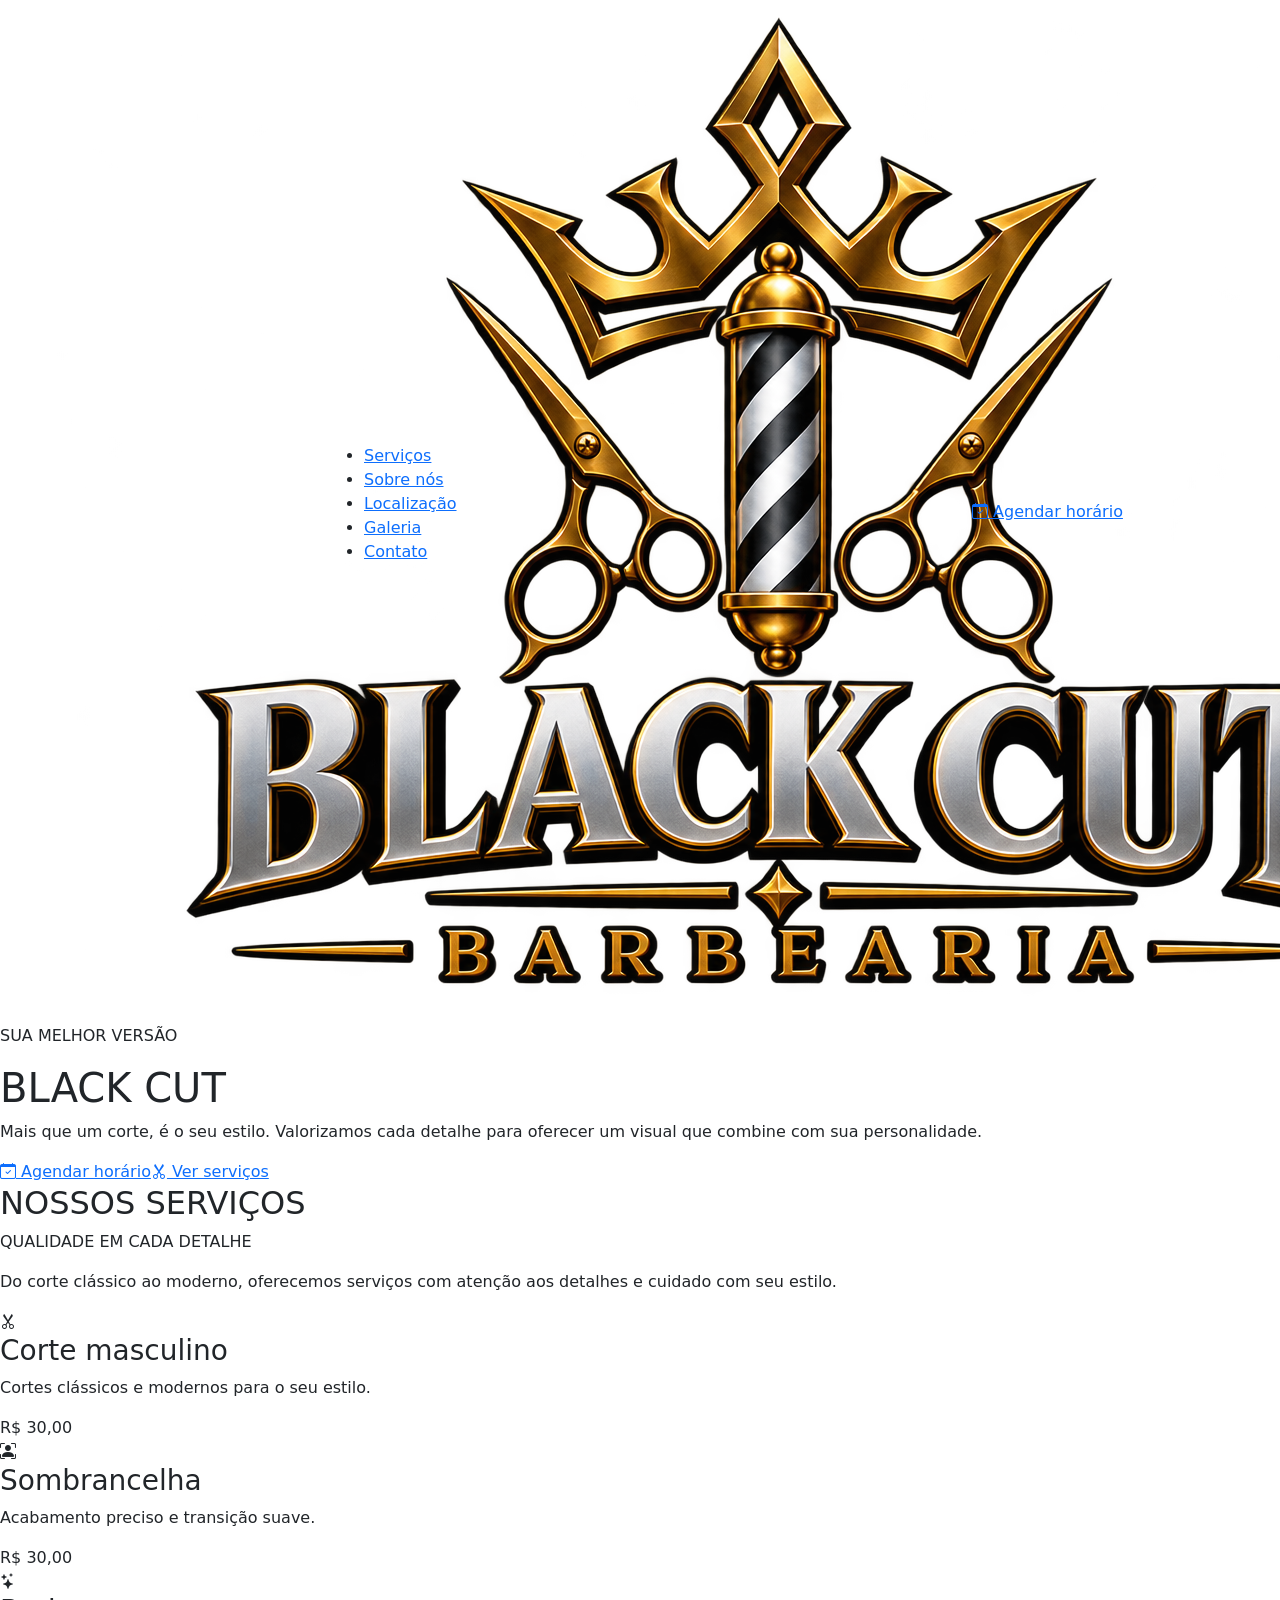
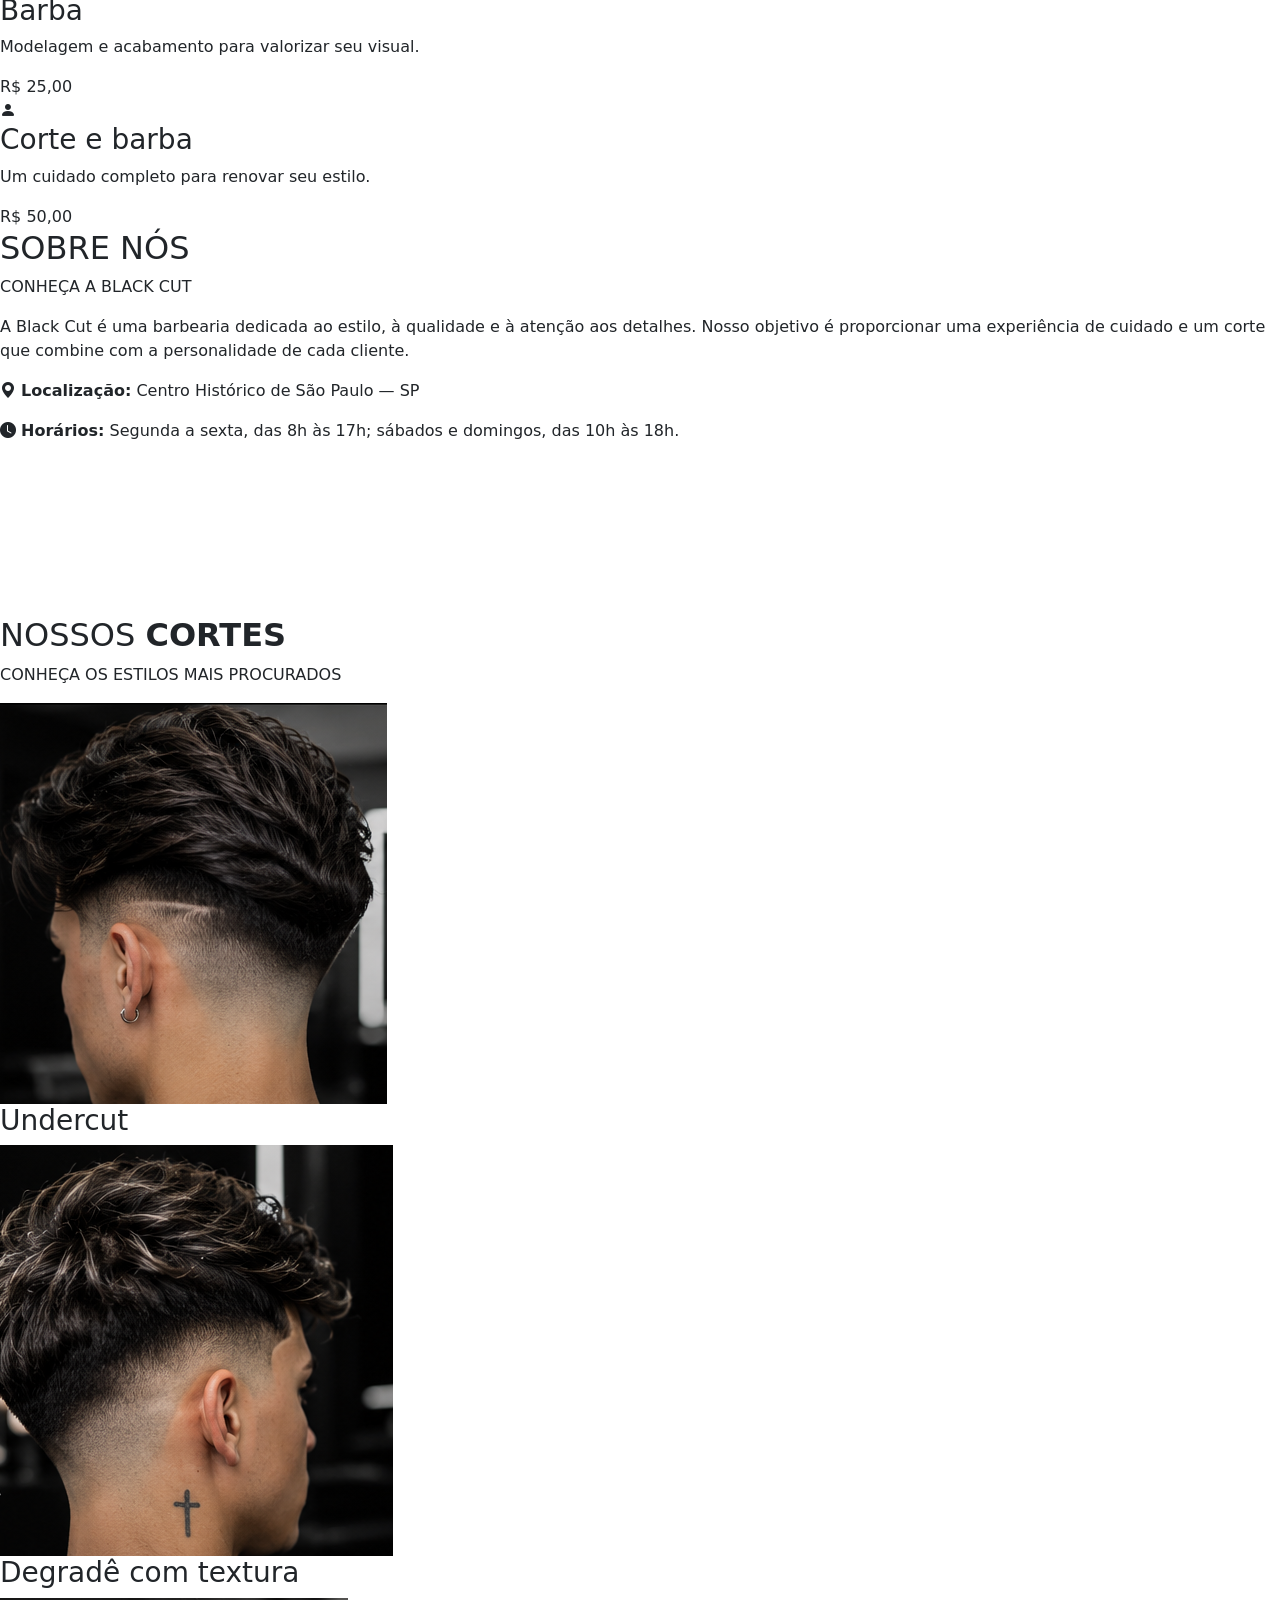
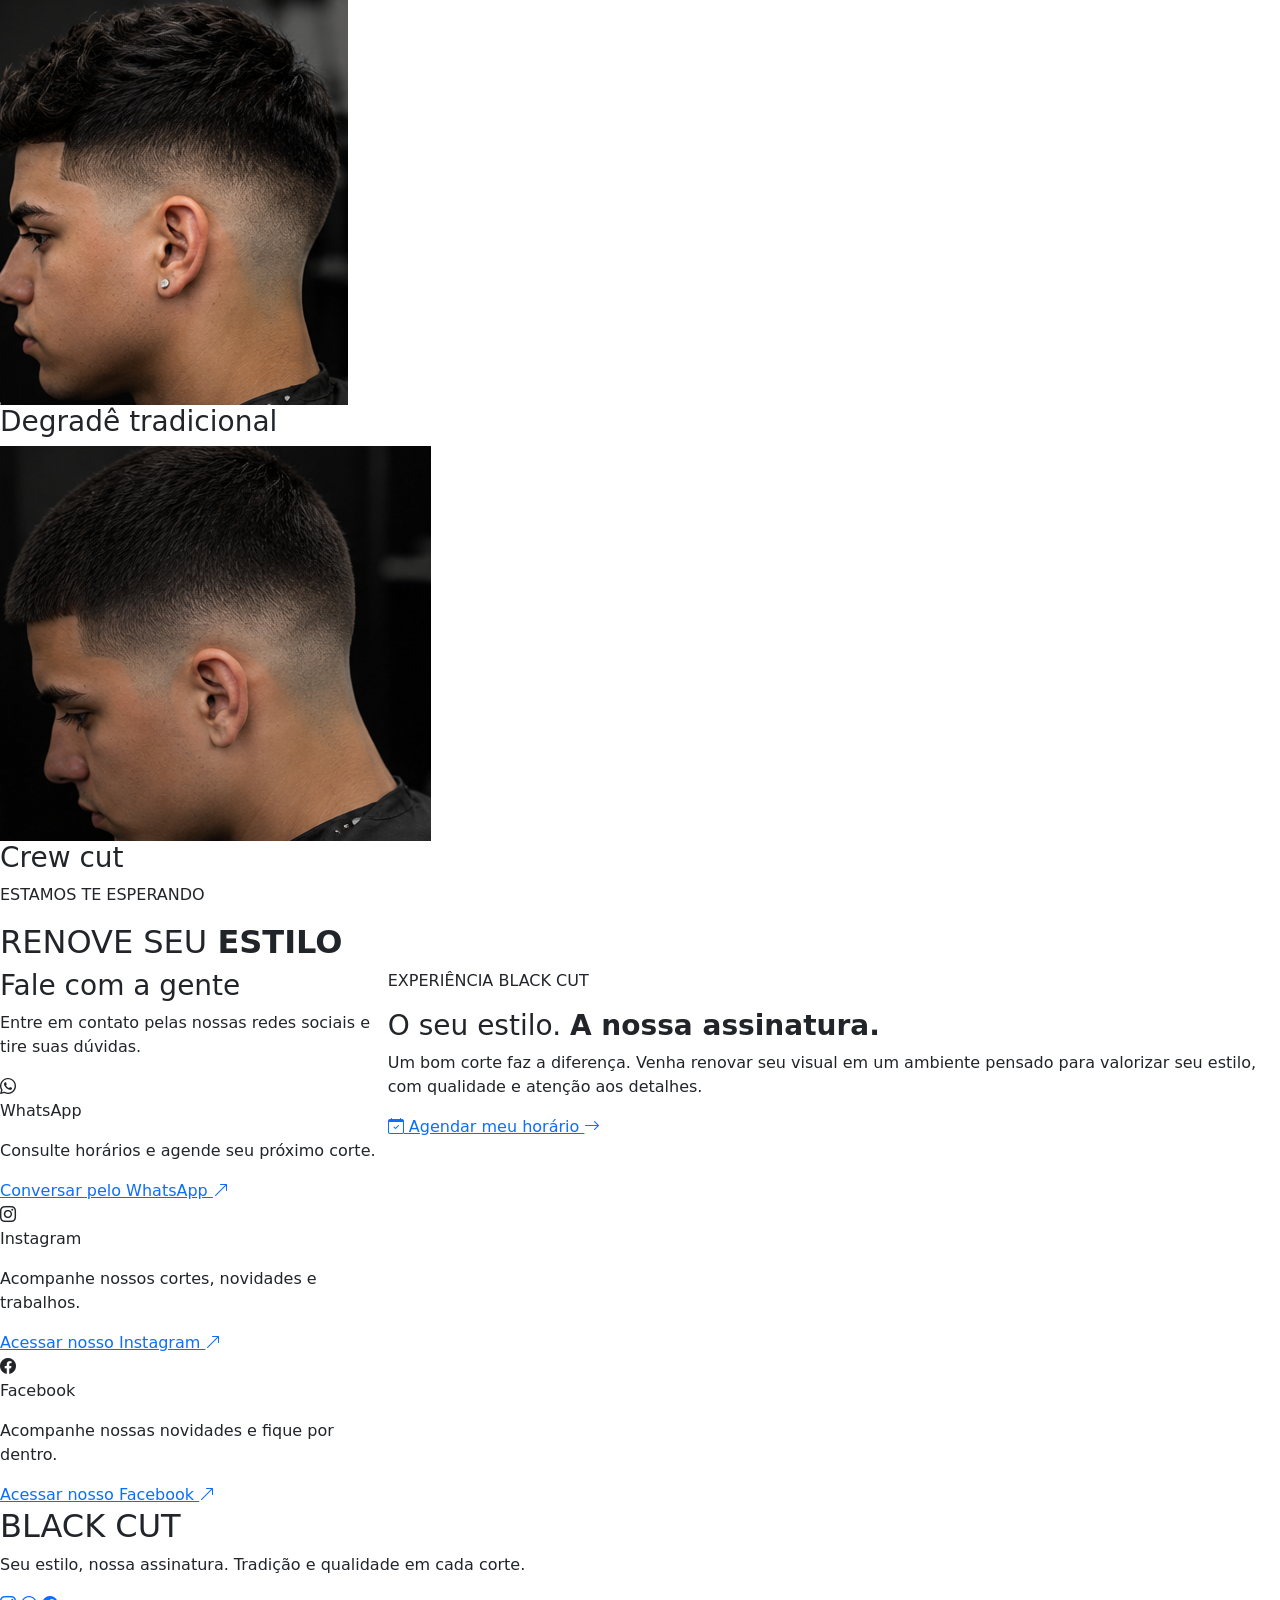
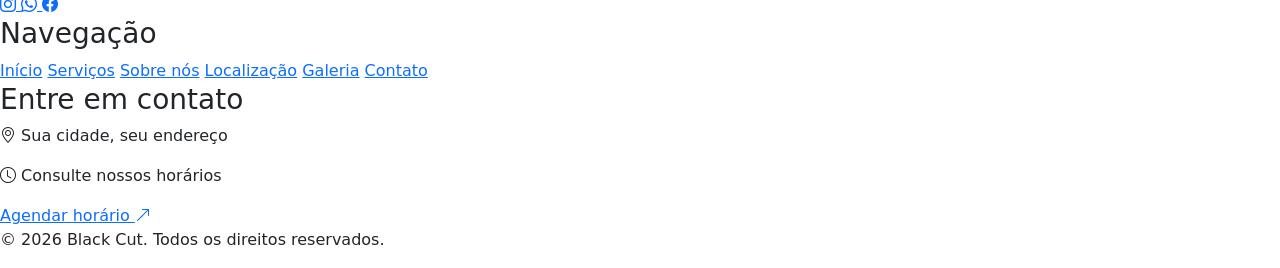
==== commit 610e6ff7: "correcao bugs" ====
--- a/html/index.html
+++ b/html/index.html
@@ -15,7 +15,7 @@
     href="https://cdn.jsdelivr.net/npm/bootstrap-icons@1.13.1/font/bootstrap-icons.min.css"
   >
 
-  <link rel="stylesheet" href="../css/style.css">
+  <link rel="stylesheet" href="css/style.css">
   <title>Black Cut | Barbearia</title>
 </head>
 
